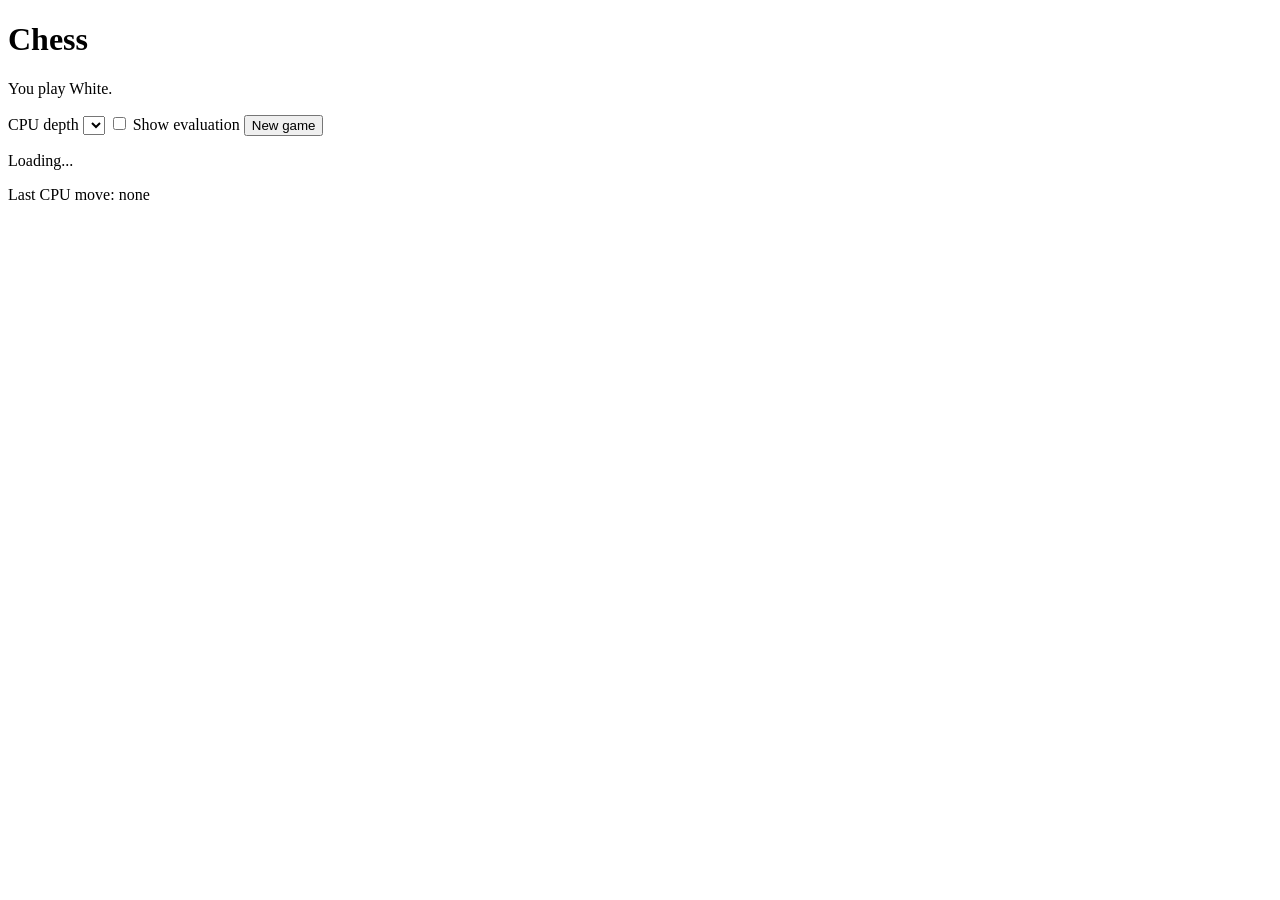
==== index.html @ 9c6de226 "Add files via upload" ====
<!DOCTYPE html>
<html lang="en">
<head>
  <meta charset="UTF-8">
  <meta name="viewport" content="width=device-width, initial-scale=1.0">
  <title>Chess</title>
  <link rel="stylesheet" href="static/css/style.css">
</head>
<body>
  <main>
    <h1>Chess</h1>
    <p>You play White.</p>

    <div class="controls">
      <label for="depthSelect">CPU depth</label>
      <select id="depthSelect"></select>
      <label class="toggle-control">
        <input id="evaluationToggle" type="checkbox">
        Show evaluation
      </label>
      <button id="newGameBtn" type="button">New game</button>
    </div>

    <p id="statusBox">Loading...</p>
    <p id="thinkingBox" hidden>CPU is thinking...</p>
    <p id="evaluationBox" hidden>Evaluation: 0.00</p>

    <div id="board" class="board" aria-label="Chess board"></div>

    <p id="lastMoveBox">Last CPU move: none</p>
  </main>

  <script src="static/js/app.js"></script>
</body>
</html>
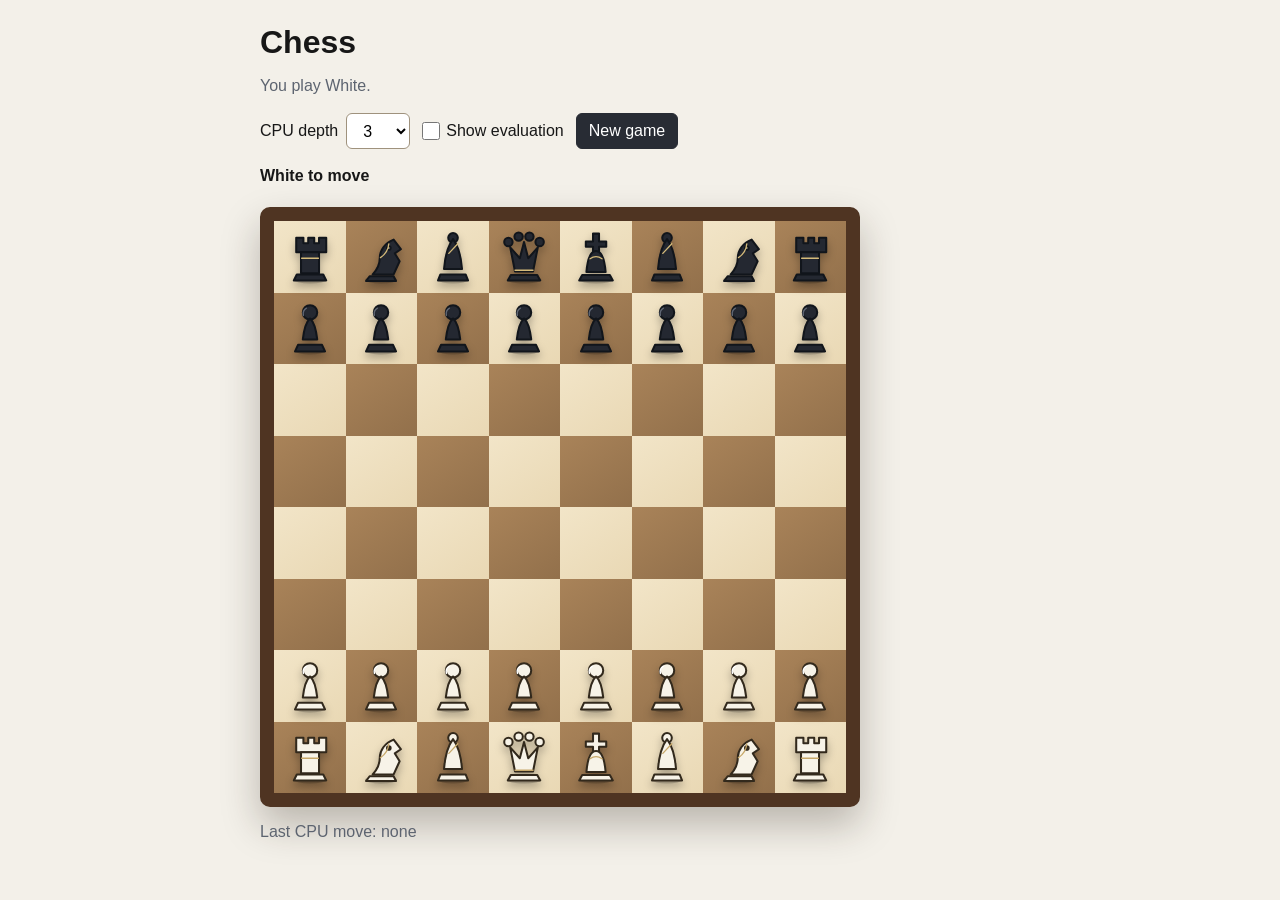
==== commit 639810a7: "Update index.html" ====
--- a/index.html
+++ b/index.html
@@ -4,7 +4,7 @@
   <meta charset="UTF-8">
   <meta name="viewport" content="width=device-width, initial-scale=1.0">
   <title>Chess</title>
-  <link rel="stylesheet" href="static/css/style.css">
+  <link rel="stylesheet" href="style.css">
 </head>
 <body>
   <main>
@@ -30,6 +30,6 @@
     <p id="lastMoveBox">Last CPU move: none</p>
   </main>
 
-  <script src="static/js/app.js"></script>
+  <script src="app.js"></script>
 </body>
 </html>
--- a/style.css
+++ b/style.css
@@ -0,0 +1,205 @@
+:root {
+  --page: #f3f0e9;
+  --ink: #171717;
+  --muted: #5d6470;
+  --wood: #8f5f37;
+  --wood-dark: #4f3422;
+  --light-square: #e9d8b4;
+  --dark-square: #92704b;
+  --gold: #d8ad4f;
+  --green: #5d9b68;
+  --blue: #7aa7d9;
+}
+
+* {
+  box-sizing: border-box;
+}
+
+body {
+  margin: 0;
+  padding: 24px;
+  font-family: Arial, sans-serif;
+  background: var(--page);
+  color: var(--ink);
+}
+
+main {
+  max-width: 760px;
+  margin: 0 auto;
+}
+
+h1 {
+  margin: 0 0 8px;
+  font-size: 2rem;
+}
+
+p {
+  color: var(--muted);
+}
+
+.controls {
+  display: flex;
+  align-items: center;
+  gap: 8px;
+  margin: 18px 0;
+  flex-wrap: wrap;
+}
+
+button,
+select,
+input {
+  font: inherit;
+  border: 1px solid #9f927d;
+}
+
+.controls button,
+select {
+  min-height: 36px;
+  padding: 6px 12px;
+  border-radius: 6px;
+  background: white;
+}
+
+.controls button {
+  background: #282c34;
+  color: white;
+  border-color: #282c34;
+}
+
+.toggle-control {
+  display: inline-flex;
+  align-items: center;
+  gap: 6px;
+  min-height: 36px;
+  padding: 0 4px;
+  color: var(--ink);
+}
+
+.toggle-control input {
+  width: 18px;
+  height: 18px;
+  margin: 0;
+  accent-color: #282c34;
+}
+
+.controls button:disabled,
+select:disabled {
+  opacity: 0.6;
+}
+
+#statusBox {
+  color: var(--ink);
+  font-weight: bold;
+  min-height: 24px;
+}
+
+#thinkingBox {
+  color: #8a5a00;
+  font-weight: bold;
+}
+
+#evaluationBox {
+  color: var(--ink);
+  font-weight: bold;
+}
+
+.board {
+  width: min(92vw, 600px);
+  aspect-ratio: 1 / 1;
+  display: grid;
+  grid-template-columns: repeat(8, 1fr);
+  grid-template-rows: repeat(8, 1fr);
+  border: 14px solid var(--wood-dark);
+  border-radius: 10px;
+  overflow: hidden;
+  background: var(--wood);
+  box-shadow: 0 18px 38px rgba(39, 28, 17, 0.28), inset 0 0 0 2px rgba(255,255,255,0.18);
+}
+
+.square {
+  position: relative;
+  border: 0;
+  margin: 0;
+  padding: 0;
+  width: 100%;
+  height: 100%;
+  display: grid;
+  place-items: center;
+  cursor: pointer;
+}
+
+.square::after {
+  content: "";
+  position: absolute;
+  inset: 0;
+  pointer-events: none;
+}
+
+.light {
+  background: linear-gradient(145deg, #f2e5c8, var(--light-square));
+}
+
+.dark {
+  background: linear-gradient(145deg, #a98359, var(--dark-square));
+}
+
+.piece {
+  position: relative;
+  z-index: 1;
+  display: block;
+  width: 84%;
+  height: 84%;
+  pointer-events: none;
+  transform-origin: center;
+  transition: transform 120ms ease;
+  filter: drop-shadow(0 5px 4px rgba(0,0,0,0.28));
+}
+
+.square:hover .piece {
+  transform: translateY(-2px);
+}
+
+.piece-shadow {
+  fill: rgba(0,0,0,0.18);
+  stroke: none;
+}
+
+.piece-eye {
+  fill: currentColor;
+}
+
+.white-piece {
+  color: #232323;
+}
+
+.black-piece {
+  color: #f1e8d5;
+}
+
+.selected::after {
+  box-shadow: inset 0 0 0 5px var(--gold);
+}
+
+.legal::before {
+  content: "";
+  position: absolute;
+  z-index: 2;
+  width: 24%;
+  height: 24%;
+  border-radius: 50%;
+  background: rgba(39, 126, 69, 0.72);
+  pointer-events: none;
+}
+
+.last-move::after {
+  background: rgba(87, 143, 201, 0.32);
+  box-shadow: inset 0 0 0 4px rgba(87, 143, 201, 0.52);
+}
+
+.game-over {
+  color: #9b111e;
+}
+
+#lastMoveBox {
+  min-height: 24px;
+}
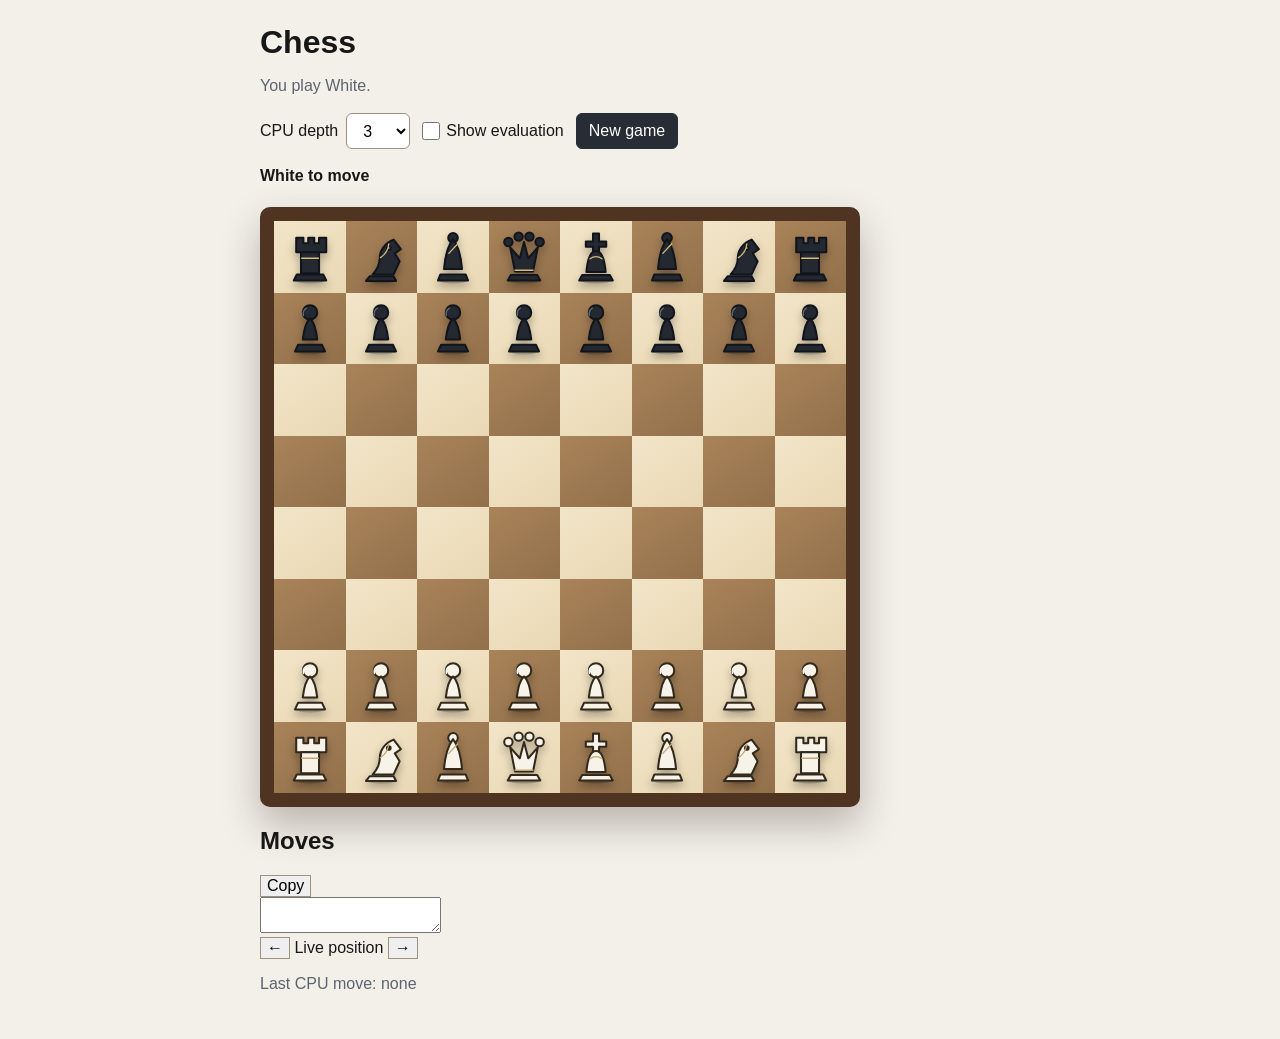
==== commit c96bb6c3: "Update index.html" ====
--- a/index.html
+++ b/index.html
@@ -25,7 +25,22 @@
     <p id="thinkingBox" hidden>CPU is thinking...</p>
     <p id="evaluationBox" hidden>Evaluation: 0.00</p>
 
-    <div id="board" class="board" aria-label="Chess board"></div>
+    <section class="game-layout" aria-label="Chess game">
+      <div id="board" class="board" aria-label="Chess board"></div>
+
+      <aside class="move-panel" aria-label="Move history">
+        <div class="history-header">
+          <h2>Moves</h2>
+          <button id="copyMovesBtn" type="button">Copy</button>
+        </div>
+        <textarea id="moveHistoryBox" readonly spellcheck="false" aria-label="Move history in chess notation"></textarea>
+        <div class="replay-controls" aria-label="Move replay controls">
+          <button id="backMoveBtn" type="button" title="Back one move" aria-label="Back one move">&larr;</button>
+          <span id="replayStatus" aria-live="polite">Live position</span>
+          <button id="forwardMoveBtn" type="button" title="Forward one move" aria-label="Forward one move">&rarr;</button>
+        </div>
+      </aside>
+    </section>
 
     <p id="lastMoveBox">Last CPU move: none</p>
   </main>
